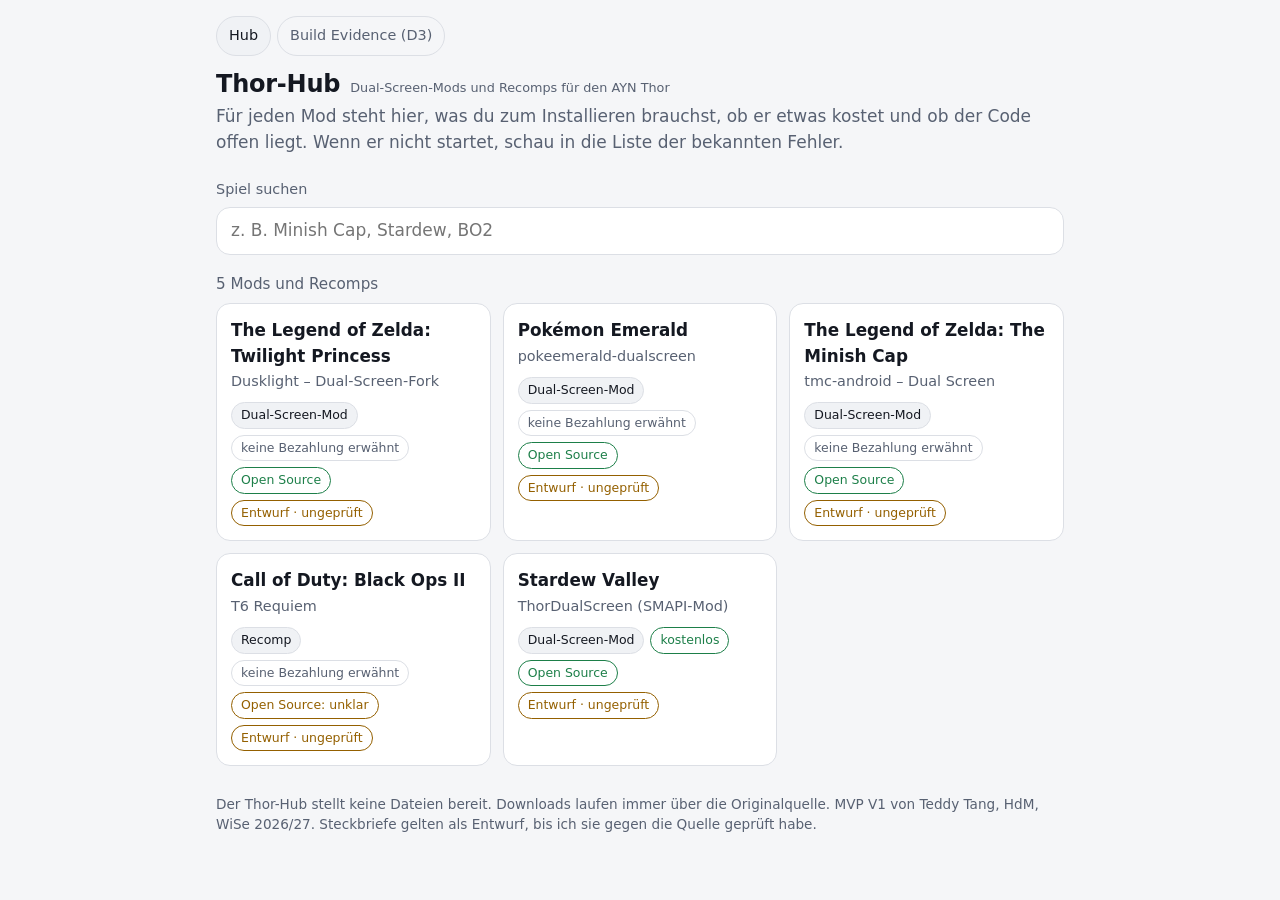
==== index.html @ 074c2525 "MVP V1 und D3 Build Evidence Hub mit 5 Steckbrief-Entwürfen, Suche ohne KI, Abhak-Liste, Helfer mit " ====
<!DOCTYPE html>
<html lang="de">
<head>
<meta charset="utf-8">
<meta name="viewport" content="width=device-width, initial-scale=1">
<meta name="description" content="Geprüfte Steckbriefe und Installationshilfe für Dual-Screen-Mods und Recomps auf dem AYN Thor.">
<title>Thor-Hub</title>
<link rel="stylesheet" href="styles.css">
</head>
<body>
<a class="skip" href="#main">Zum Inhalt springen</a>
<div class="wrap">
  <nav class="topnav" aria-label="Seiten"><a href="./" aria-current="page">Hub</a><a href="evidence.html">Build Evidence (D3)</a></nav>
  <main id="main" tabindex="-1">
    <p class="loading">Thor-Hub wird geladen …</p>
  </main>
  <footer>
    Der Thor-Hub stellt keine Dateien bereit. Downloads laufen immer über die Originalquelle.
    MVP V1 von Teddy Tang, HdM, WiSe 2026/27. Steckbriefe gelten als Entwurf, bis ich sie gegen die Quelle geprüft habe.
  </footer>
</div>
<script src="search.js"></script>
<script src="app.js"></script>
</body>
</html>
---- styles.css ----
[hidden] { display: none !important; }
:root {
  --bg: #0e1014;
  --surface: #171a21;
  --surface-2: #1f232c;
  --line: #2b303b;
  --text: #eceef3;
  --muted: #9aa2b1;
  --accent: #8fd3ff;
  --accent-ink: #06121b;
  --ok: #74d6a0;
  --warn: #f0c46c;
  --bad: #ff8f86;
  --radius: 14px;
  --tap: 48px;
  color-scheme: dark;
}
@media (prefers-color-scheme: light) {
  :root {
    --bg: #f5f6f8; --surface: #ffffff; --surface-2: #f0f2f5; --line: #dcdfe5;
    --text: #141821; --muted: #586172; --accent: #0a66c2; --accent-ink: #ffffff;
    --ok: #1d7f49; --warn: #946000; --bad: #b3261e;
    color-scheme: light;
  }
}
* { box-sizing: border-box; }
html { -webkit-text-size-adjust: 100%; }
body {
  margin: 0; background: var(--bg); color: var(--text);
  font: 17px/1.5 system-ui, -apple-system, "Segoe UI", Roboto, sans-serif;
}
a { color: var(--accent); }
 [tabindex="-1"]:focus { outline: none; }
:focus-visible { outline: 3px solid var(--accent); outline-offset: 3px; border-radius: 6px; }
.wrap { max-width: 880px; margin: 0 auto; padding: 16px 16px 48px; }
.skip { position: absolute; left: -9999px; }
.skip:focus { left: 16px; top: 8px; background: var(--surface); padding: 8px 12px; z-index: 10; }

/* Kopf */
.brand { display: flex; align-items: baseline; gap: 10px; flex-wrap: wrap; margin: 4px 0 2px; }
.brand h1 { font-size: 1.5rem; margin: 0; letter-spacing: -.01em; }
.brand .tag { font-size: .8rem; color: var(--muted); }
.lead { color: var(--muted); margin: 0 0 16px; }

/* Suche */
.search { position: sticky; top: 0; z-index: 2; background: var(--bg); padding: 8px 0 10px; }
.search label { display: block; font-size: .9rem; color: var(--muted); margin-bottom: 6px; }
.search input {
  width: 100%; min-height: var(--tap); padding: 10px 14px; font: inherit;
  color: var(--text); background: var(--surface); border: 1px solid var(--line); border-radius: var(--radius);
}
.status { min-height: 1.5em; margin: 8px 0 4px; color: var(--muted); font-size: .95rem; }
.linkish {
  background: none; border: 0; padding: 0; font: inherit; color: var(--accent);
  text-decoration: underline; cursor: pointer; min-height: auto;
}

/* Kacheln */
.grid { list-style: none; padding: 0; margin: 8px 0 0; display: grid; gap: 12px; grid-template-columns: repeat(auto-fill, minmax(240px, 1fr)); }
.tile {
  display: block; height: 100%; text-decoration: none; color: inherit;
  background: var(--surface); border: 1px solid var(--line); border-radius: var(--radius); padding: 14px;
  transition: border-color .15s ease, transform .15s ease;
}
.tile:hover { border-color: var(--accent); }
.tile:active { transform: scale(.99); }
.tile h2 { font-size: 1.05rem; margin: 0 0 2px; }
.tile .mod { color: var(--muted); font-size: .9rem; margin: 0 0 10px; }

/* Labels */
.chips { display: flex; flex-wrap: wrap; gap: 6px; margin: 0; padding: 0; list-style: none; }
.chip { font-size: .78rem; line-height: 1; padding: 6px 9px; border-radius: 999px; border: 1px solid var(--line); color: var(--muted); white-space: nowrap; }
.chip.ok { color: var(--ok); border-color: currentColor; }
.chip.warn { color: var(--warn); border-color: currentColor; }
.chip.type { color: var(--text); background: var(--surface-2); }

/* Steckbrief */
.back { display: inline-flex; align-items: center; min-height: var(--tap); margin-bottom: 4px; text-decoration: none; }
.detail h1 { font-size: 1.45rem; margin: 0; }
.detail .mod { color: var(--muted); margin: 2px 0 10px; }
.detail .kurz { margin: 12px 0 0; }
.notice { border-left: 4px solid var(--warn); background: var(--surface); padding: 10px 14px; border-radius: 0 10px 10px 0; margin: 14px 0; font-size: .95rem; }
.card { background: var(--surface); border: 1px solid var(--line); border-radius: var(--radius); padding: 16px; margin: 14px 0; }
.card h2 { font-size: 1.1rem; margin: 0 0 10px; }
.progress { color: var(--muted); font-size: .9rem; font-weight: 400; margin-left: 6px; }
.checklist { list-style: none; padding: 0; margin: 0; }
.checklist li + li { border-top: 1px solid var(--line); }
.checklist label { display: flex; gap: 12px; align-items: flex-start; padding: 10px 0; min-height: var(--tap); cursor: pointer; }
.checklist input { width: 24px; height: 24px; margin: 1px 0 0; flex: none; accent-color: var(--accent); }
.checklist input:checked + span { color: var(--muted); text-decoration: line-through; }
.btn {
  display: inline-flex; align-items: center; justify-content: center; gap: 8px;
  min-height: var(--tap); padding: 10px 18px; border-radius: 12px; border: 1px solid var(--accent);
  background: var(--accent); color: var(--accent-ink); font: inherit; font-weight: 650; text-decoration: none; cursor: pointer;
}
.btn.secondary { background: transparent; color: var(--accent); }
.btn[disabled] { opacity: .55; cursor: default; }
.actions { display: flex; flex-wrap: wrap; gap: 10px; margin-top: 14px; }
.sources { margin: 12px 0 0; padding-left: 1.1rem; font-size: .95rem; }

.errors { list-style: none; padding: 0; margin: 0; }
.error { padding: 12px; border-radius: 10px; border: 1px solid transparent; }
.error + .error { margin-top: 6px; border-top-color: var(--line); }
.error.hit { border-color: var(--accent); background: var(--surface-2); }
.error h3 { font-size: 1rem; margin: 0 0 6px; display: flex; gap: 8px; align-items: baseline; flex-wrap: wrap; }
.error .eid { color: var(--muted); font-weight: 600; }
.error p { margin: 4px 0; }
.error ol { margin: 4px 0; padding-left: 1.2rem; }
.error .src { font-size: .85rem; color: var(--muted); }
.empty { color: var(--muted); margin: 0; }

/* Helfer */
.helper textarea {
  width: 100%; min-height: 110px; padding: 12px 14px; font: inherit; color: var(--text);
  background: var(--bg); border: 1px solid var(--line); border-radius: 12px; resize: vertical;
}
.hint { color: var(--muted); font-size: .9rem; margin: 6px 0 0; }
.answer { margin-top: 14px; padding: 14px; border-radius: 12px; border: 1px solid var(--line); background: var(--bg); }
.answer.loesung { border-color: var(--ok); }
.answer.offen, .answer.unbekannt { border-color: var(--warn); }
.answer.fehler { border-color: var(--bad); }
.answer .kind { font-size: .75rem; font-weight: 750; letter-spacing: .06em; text-transform: uppercase; color: var(--muted); }
.answer p { margin: 6px 0; }
.answer ol { margin: 6px 0; padding-left: 1.2rem; }
.dots::after { content: "…"; animation: blink 1.2s steps(4) infinite; }
@keyframes blink { 0% { opacity: .2 } 50% { opacity: 1 } 100% { opacity: .2 } }

footer { margin-top: 28px; color: var(--muted); font-size: .85rem; }
.loading, .fatal { color: var(--muted); padding: 24px 0; }

@media (prefers-reduced-motion: reduce) {
  * { transition: none !important; animation: none !important; }
}

/* Navigation */
.topnav { display: flex; gap: 6px; margin: 0 0 10px; }
.topnav a { padding: 8px 12px; border-radius: 999px; text-decoration: none; color: var(--muted); border: 1px solid var(--line); font-size: .9rem; min-height: 40px; display: inline-flex; align-items: center; }
.topnav a[aria-current="page"] { color: var(--text); background: var(--surface-2); }

/* Evidence-Seite */
.doc h1 { font-size: 1.6rem; margin: 6px 0 4px; }
.doc h2 { font-size: 1.2rem; margin: 32px 0 8px; padding-top: 8px; border-top: 1px solid var(--line); }
.doc h3 { font-size: 1.02rem; margin: 18px 0 6px; }
.doc p, .doc li { max-width: 70ch; }
.doc .meta { color: var(--muted); font-size: .92rem; margin: 0 0 18px; }
.doc .toc { background: var(--surface); border: 1px solid var(--line); border-radius: var(--radius); padding: 12px 16px; }
.doc .toc ol { margin: 4px 0; padding-left: 1.2rem; }
.tablewrap { overflow-x: auto; margin: 10px 0; border: 1px solid var(--line); border-radius: 10px; }
.doc table { border-collapse: collapse; width: 100%; font-size: .92rem; min-width: 560px; }
.doc th, .doc td { text-align: left; vertical-align: top; padding: 9px 10px; border-bottom: 1px solid var(--line); }
.doc th { background: var(--surface-2); font-weight: 650; }
.doc tr:last-child td { border-bottom: 0; }
.doc pre { background: var(--surface); border: 1px solid var(--line); border-radius: 10px; padding: 12px; overflow-x: auto; font-size: .82rem; line-height: 1.45; white-space: pre-wrap; }
.doc code { font-size: .88em; }
.badge { display: inline-block; font-size: .75rem; padding: 3px 8px; border-radius: 999px; border: 1px solid currentColor; white-space: nowrap; }
.badge.ok { color: var(--ok); } .badge.warn { color: var(--warn); } .badge.bad { color: var(--bad); }
.callout { border-left: 4px solid var(--accent); background: var(--surface); padding: 12px 16px; border-radius: 0 10px 10px 0; margin: 14px 0; }
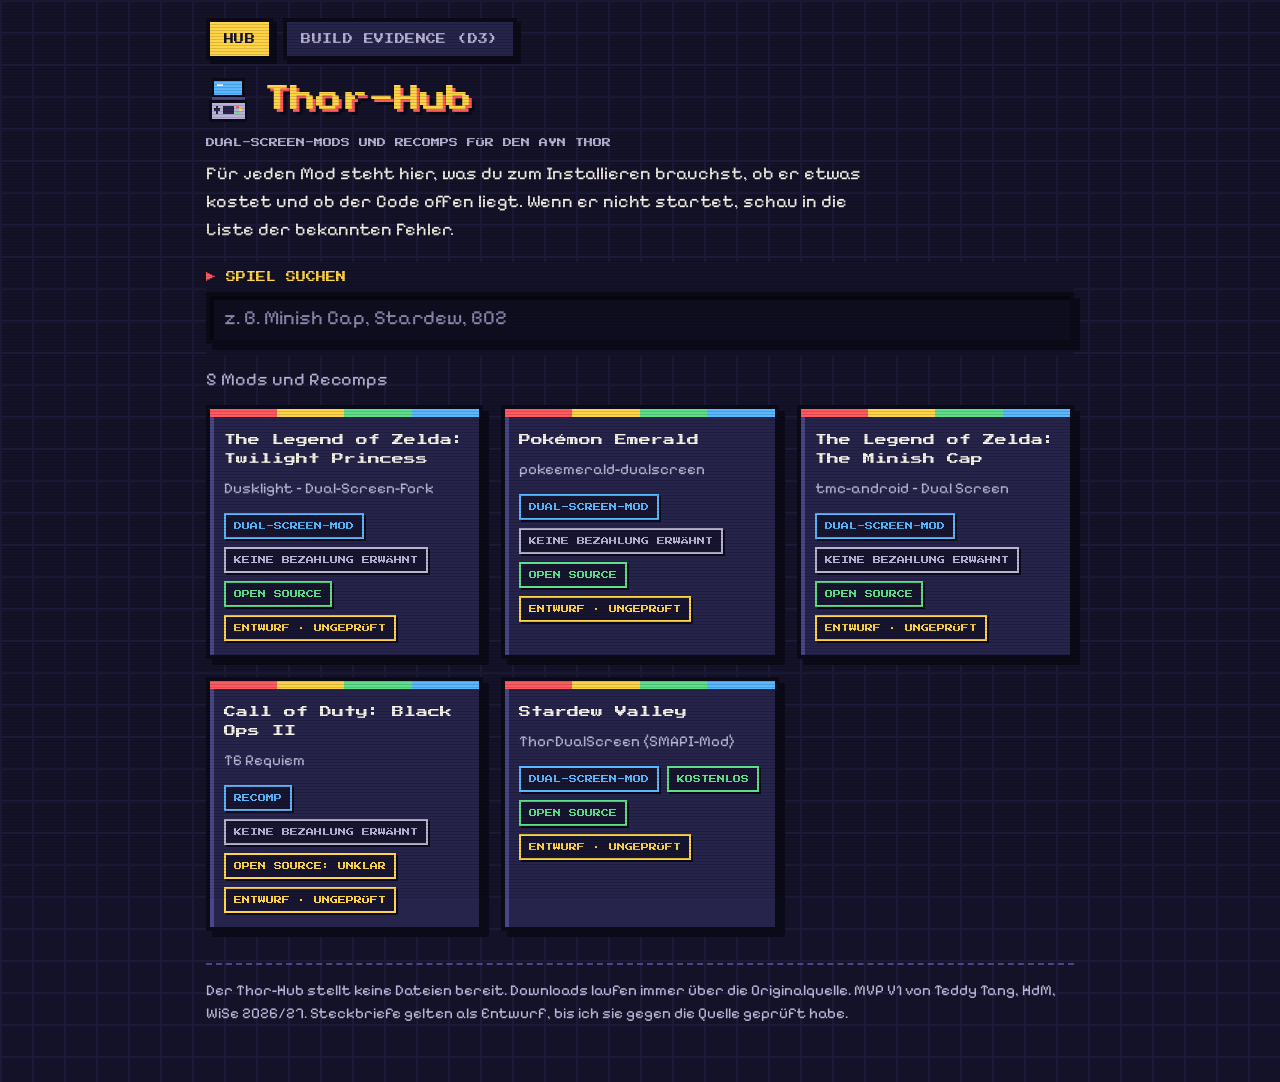
==== commit 4dc104d5: "Retro-Design im 8-Bit-/16-Bit-Stil Pixelschrift für Überschriften und Labels, Pixel-Sans für Fließte" ====
--- a/index.html
+++ b/index.html
@@ -5,6 +5,11 @@
 <meta name="viewport" content="width=device-width, initial-scale=1">
 <meta name="description" content="Geprüfte Steckbriefe und Installationshilfe für Dual-Screen-Mods und Recomps auf dem AYN Thor.">
 <title>Thor-Hub</title>
+<link rel="preconnect" href="https://fonts.googleapis.com">
+<link rel="preconnect" href="https://fonts.gstatic.com" crossorigin>
+<link rel="stylesheet" href="https://fonts.googleapis.com/css2?family=Pixelify+Sans:wght@400;600&family=Press+Start+2P&display=swap">
+<link rel="icon" href="logo.svg" type="image/svg+xml">
+<meta name="theme-color" content="#141228">
 <link rel="stylesheet" href="styles.css">
 </head>
 <body>
--- a/styles.css
+++ b/styles.css
@@ -1,157 +1,247 @@
 [hidden] { display: none !important; }
+
+/* Retro-Palette: dunkles Nachtblau, Konsolengrau, vier Tastenfarben */
 :root {
-  --bg: #0e1014;
-  --surface: #171a21;
-  --surface-2: #1f232c;
-  --line: #2b303b;
-  --text: #eceef3;
-  --muted: #9aa2b1;
-  --accent: #8fd3ff;
-  --accent-ink: #06121b;
-  --ok: #74d6a0;
-  --warn: #f0c46c;
-  --bad: #ff8f86;
-  --radius: 14px;
+  --bg: #141228;
+  --bg-2: #1c1a38;
+  --surface: #26244a;
+  --surface-2: #322f5e;
+  --line: #0b0a18;
+  --hi: #4a4688;
+  --text: #f4f1e6;
+  --muted: #b9b4d6;
+  --accent: #ffd447;   /* gelb */
+  --accent-ink: #141228;
+  --red: #ff5a5f;
+  --green: #5ee08a;
+  --blue: #59b8ff;
+  --ok: var(--green);
+  --warn: var(--accent);
+  --bad: var(--red);
+  --px: 4px;
   --tap: 48px;
+  --pixel: "Press Start 2P", ui-monospace, monospace;
+  --body: "Pixelify Sans", ui-rounded, system-ui, sans-serif;
   color-scheme: dark;
 }
-@media (prefers-color-scheme: light) {
-  :root {
-    --bg: #f5f6f8; --surface: #ffffff; --surface-2: #f0f2f5; --line: #dcdfe5;
-    --text: #141821; --muted: #586172; --accent: #0a66c2; --accent-ink: #ffffff;
-    --ok: #1d7f49; --warn: #946000; --bad: #b3261e;
-    color-scheme: light;
-  }
-}
+
 * { box-sizing: border-box; }
 html { -webkit-text-size-adjust: 100%; }
 body {
-  margin: 0; background: var(--bg); color: var(--text);
-  font: 17px/1.5 system-ui, -apple-system, "Segoe UI", Roboto, sans-serif;
-}
-a { color: var(--accent); }
- [tabindex="-1"]:focus { outline: none; }
-:focus-visible { outline: 3px solid var(--accent); outline-offset: 3px; border-radius: 6px; }
-.wrap { max-width: 880px; margin: 0 auto; padding: 16px 16px 48px; }
+  margin: 0; color: var(--text); font: 18px/1.55 var(--body);
+  background-color: var(--bg);
+  /* feines Karomuster wie ein Pixelraster */
+  background-image:
+    linear-gradient(var(--bg-2) 2px, transparent 2px),
+    linear-gradient(90deg, var(--bg-2) 2px, transparent 2px);
+  background-size: 32px 32px;
+}
+/* Scanlines über allem, sehr dezent */
+body::after {
+  content: ""; position: fixed; inset: 0; pointer-events: none; z-index: 50;
+  background: repeating-linear-gradient(to bottom, rgba(0,0,0,.14) 0 1px, transparent 1px 3px);
+}
+a { color: var(--blue); text-underline-offset: 3px; }
+a:hover { color: var(--accent); }
+:focus-visible { outline: 3px dashed var(--accent); outline-offset: 3px; }
+[tabindex="-1"]:focus { outline: none; }
+::selection { background: var(--accent); color: var(--accent-ink); }
+
+.wrap { max-width: 900px; margin: 0 auto; padding: 18px 16px 56px; }
 .skip { position: absolute; left: -9999px; }
-.skip:focus { left: 16px; top: 8px; background: var(--surface); padding: 8px 12px; z-index: 10; }
+.skip:focus { left: 16px; top: 8px; background: var(--accent); color: var(--accent-ink); padding: 8px 12px; z-index: 60; }
+
+/* Pixel-Rahmen: harter Schatten, keine Rundungen */
+.pixbox {
+  background: var(--surface);
+  border: var(--px) solid var(--line);
+  box-shadow: inset var(--px) var(--px) 0 var(--hi), inset calc(-1 * var(--px)) calc(-1 * var(--px)) 0 #1a1836, 6px 6px 0 var(--line);
+}
+
+/* Navigation als Tabs */
+.topnav { display: flex; gap: 10px; margin: 0 0 18px; flex-wrap: wrap; }
+.topnav a {
+  font: 10px/1 var(--pixel); text-transform: uppercase; letter-spacing: .04em;
+  color: var(--muted); text-decoration: none; padding: 12px 14px; min-height: 40px; display: inline-flex; align-items: center;
+  background: var(--surface); border: var(--px) solid var(--line); box-shadow: 4px 4px 0 var(--line);
+}
+.topnav a[aria-current="page"] { color: var(--accent-ink); background: var(--accent); }
+.topnav a:active { transform: translate(2px, 2px); box-shadow: 2px 2px 0 var(--line); }
 
 /* Kopf */
-.brand { display: flex; align-items: baseline; gap: 10px; flex-wrap: wrap; margin: 4px 0 2px; }
-.brand h1 { font-size: 1.5rem; margin: 0; letter-spacing: -.01em; }
-.brand .tag { font-size: .8rem; color: var(--muted); }
-.lead { color: var(--muted); margin: 0 0 16px; }
+.brand { display: flex; align-items: center; gap: 14px; flex-wrap: wrap; margin: 4px 0 10px; }
+.brand h1 {
+  font: 26px/1.2 var(--pixel); margin: 0; color: var(--accent);
+  text-shadow: 3px 3px 0 var(--red), 6px 6px 0 var(--line);
+}
+.brand .logo { width: 44px; height: 44px; image-rendering: pixelated; flex: none; }
+.brand .tag { font: 9px/1.6 var(--pixel); color: var(--muted); text-transform: uppercase; flex-basis: 100%; }
+.lead { color: var(--text); margin: 0 0 18px; max-width: 62ch; }
 
 /* Suche */
-.search { position: sticky; top: 0; z-index: 2; background: var(--bg); padding: 8px 0 10px; }
-.search label { display: block; font-size: .9rem; color: var(--muted); margin-bottom: 6px; }
+.search { position: sticky; top: 0; z-index: 5; background: var(--bg); padding: 10px 0 12px; }
+.search label { display: block; font: 10px/1 var(--pixel); color: var(--accent); text-transform: uppercase; margin-bottom: 10px; }
+.search label::before { content: "▶ "; color: var(--red); }
 .search input {
-  width: 100%; min-height: var(--tap); padding: 10px 14px; font: inherit;
-  color: var(--text); background: var(--surface); border: 1px solid var(--line); border-radius: var(--radius);
-}
-.status { min-height: 1.5em; margin: 8px 0 4px; color: var(--muted); font-size: .95rem; }
+  width: 100%; min-height: 52px; padding: 10px 14px; font: 20px var(--body); color: var(--text);
+  background: #0f0e20; border: var(--px) solid var(--line); box-shadow: inset 4px 4px 0 #07060f, 6px 6px 0 var(--line);
+  border-radius: 0; caret-color: var(--accent);
+}
+.search input::placeholder { color: #8c87ad; }
+.search input:focus { outline: 3px dashed var(--accent); outline-offset: 3px; }
+.status { min-height: 1.6em; margin: 10px 0 6px; color: var(--muted); }
 .linkish {
-  background: none; border: 0; padding: 0; font: inherit; color: var(--accent);
-  text-decoration: underline; cursor: pointer; min-height: auto;
-}
-
-/* Kacheln */
-.grid { list-style: none; padding: 0; margin: 8px 0 0; display: grid; gap: 12px; grid-template-columns: repeat(auto-fill, minmax(240px, 1fr)); }
+  background: none; border: 0; padding: 0; font: inherit; color: var(--accent); cursor: pointer;
+  text-decoration: underline dashed; text-underline-offset: 4px;
+}
+
+/* Kacheln wie Spielmodule */
+.grid { list-style: none; padding: 0; margin: 10px 0 0; display: grid; gap: 18px; grid-template-columns: repeat(auto-fill, minmax(250px, 1fr)); }
 .tile {
-  display: block; height: 100%; text-decoration: none; color: inherit;
-  background: var(--surface); border: 1px solid var(--line); border-radius: var(--radius); padding: 14px;
-  transition: border-color .15s ease, transform .15s ease;
-}
-.tile:hover { border-color: var(--accent); }
-.tile:active { transform: scale(.99); }
-.tile h2 { font-size: 1.05rem; margin: 0 0 2px; }
-.tile .mod { color: var(--muted); font-size: .9rem; margin: 0 0 10px; }
-
-/* Labels */
-.chips { display: flex; flex-wrap: wrap; gap: 6px; margin: 0; padding: 0; list-style: none; }
-.chip { font-size: .78rem; line-height: 1; padding: 6px 9px; border-radius: 999px; border: 1px solid var(--line); color: var(--muted); white-space: nowrap; }
-.chip.ok { color: var(--ok); border-color: currentColor; }
-.chip.warn { color: var(--warn); border-color: currentColor; }
-.chip.type { color: var(--text); background: var(--surface-2); }
+  display: block; height: 100%; text-decoration: none; color: inherit; position: relative;
+  background: var(--surface); border: var(--px) solid var(--line);
+  box-shadow: inset 4px 4px 0 var(--hi), 6px 6px 0 var(--line);
+  padding: 22px 14px 14px;
+  transition: transform .08s steps(2), box-shadow .08s steps(2);
+}
+/* Streifen oben wie ein Modul-Label */
+.tile::before {
+  content: ""; position: absolute; left: 0; right: 0; top: 0; height: 8px;
+  background: linear-gradient(90deg, var(--red) 0 25%, var(--accent) 25% 50%, var(--green) 50% 75%, var(--blue) 75% 100%);
+}
+.tile:hover { transform: translate(-2px, -2px); box-shadow: inset 4px 4px 0 var(--hi), 8px 8px 0 var(--line); color: inherit; }
+.tile:active { transform: translate(3px, 3px); box-shadow: inset 4px 4px 0 var(--hi), 3px 3px 0 var(--line); }
+.tile h2 { font: 12px/1.6 var(--pixel); margin: 0 0 8px; color: var(--text); }
+.tile .mod { color: var(--muted); font-size: .95rem; margin: 0 0 12px; }
+
+/* Labels als Pixel-Tags */
+.chips { display: flex; flex-wrap: wrap; gap: 8px; margin: 0; padding: 0; list-style: none; }
+.chip {
+  font: 8px/1 var(--pixel); text-transform: uppercase; padding: 7px 8px; white-space: nowrap;
+  color: var(--muted); background: #17152f; border: 2px solid currentColor; box-shadow: 2px 2px 0 var(--line);
+}
+.chip.ok { color: var(--green); }
+.chip.warn { color: var(--accent); }
+.chip.type { color: var(--blue); }
 
 /* Steckbrief */
-.back { display: inline-flex; align-items: center; min-height: var(--tap); margin-bottom: 4px; text-decoration: none; }
-.detail h1 { font-size: 1.45rem; margin: 0; }
-.detail .mod { color: var(--muted); margin: 2px 0 10px; }
-.detail .kurz { margin: 12px 0 0; }
-.notice { border-left: 4px solid var(--warn); background: var(--surface); padding: 10px 14px; border-radius: 0 10px 10px 0; margin: 14px 0; font-size: .95rem; }
-.card { background: var(--surface); border: 1px solid var(--line); border-radius: var(--radius); padding: 16px; margin: 14px 0; }
-.card h2 { font-size: 1.1rem; margin: 0 0 10px; }
-.progress { color: var(--muted); font-size: .9rem; font-weight: 400; margin-left: 6px; }
+.back {
+  display: inline-flex; align-items: center; min-height: 40px; margin-bottom: 12px; padding: 10px 12px;
+  font: 10px/1 var(--pixel); text-transform: uppercase; text-decoration: none; color: var(--text);
+  background: var(--surface); border: var(--px) solid var(--line); box-shadow: 4px 4px 0 var(--line);
+}
+.detail h1 { font: 20px/1.4 var(--pixel); margin: 0; color: var(--accent); text-shadow: 3px 3px 0 var(--line); }
+.detail .mod { color: var(--muted); margin: 6px 0 12px; }
+.detail .kurz { margin: 14px 0 0; }
+.notice {
+  margin: 16px 0; padding: 12px 14px; color: var(--text);
+  background: #3a2a14; border: var(--px) solid var(--line); box-shadow: inset 4px 0 0 var(--accent), 6px 6px 0 var(--line);
+}
+.notice::before { content: "! "; font-family: var(--pixel); color: var(--accent); }
+.card {
+  margin: 20px 0; padding: 18px 16px;
+  background: var(--surface); border: var(--px) solid var(--line);
+  box-shadow: inset 4px 4px 0 var(--hi), 6px 6px 0 var(--line);
+}
+.card h2 { font: 12px/1.5 var(--pixel); margin: 0 0 14px; color: var(--accent); text-transform: uppercase; }
+.card h2::before { content: "■ "; color: var(--red); }
+.progress { font: 18px var(--body); color: var(--muted); text-transform: none; margin-left: 6px; }
+
 .checklist { list-style: none; padding: 0; margin: 0; }
-.checklist li + li { border-top: 1px solid var(--line); }
-.checklist label { display: flex; gap: 12px; align-items: flex-start; padding: 10px 0; min-height: var(--tap); cursor: pointer; }
-.checklist input { width: 24px; height: 24px; margin: 1px 0 0; flex: none; accent-color: var(--accent); }
+.checklist li + li { border-top: 2px dashed var(--hi); }
+.checklist label { display: flex; gap: 14px; align-items: flex-start; padding: 12px 0; min-height: var(--tap); cursor: pointer; }
+.checklist input {
+  appearance: none; -webkit-appearance: none; flex: none; margin: 1px 0 0;
+  width: 26px; height: 26px; background: #0f0e20; border: var(--px) solid var(--line); box-shadow: inset 3px 3px 0 #07060f; cursor: pointer;
+}
+.checklist input:checked { background: var(--green); box-shadow: inset -3px -3px 0 #2f9a57; }
+.checklist input:checked::after { content: ""; display: block; width: 6px; height: 12px; margin: 2px 0 0 6px; border: solid var(--line); border-width: 0 4px 4px 0; transform: rotate(45deg); }
 .checklist input:checked + span { color: var(--muted); text-decoration: line-through; }
+
 .btn {
   display: inline-flex; align-items: center; justify-content: center; gap: 8px;
-  min-height: var(--tap); padding: 10px 18px; border-radius: 12px; border: 1px solid var(--accent);
-  background: var(--accent); color: var(--accent-ink); font: inherit; font-weight: 650; text-decoration: none; cursor: pointer;
-}
-.btn.secondary { background: transparent; color: var(--accent); }
-.btn[disabled] { opacity: .55; cursor: default; }
-.actions { display: flex; flex-wrap: wrap; gap: 10px; margin-top: 14px; }
-.sources { margin: 12px 0 0; padding-left: 1.1rem; font-size: .95rem; }
+  min-height: var(--tap); padding: 12px 16px; border-radius: 0; cursor: pointer; text-decoration: none;
+  font: 11px/1.2 var(--pixel); text-transform: uppercase; color: var(--accent-ink);
+  background: var(--accent); border: var(--px) solid var(--line);
+  box-shadow: inset -4px -4px 0 #c79a12, inset 4px 4px 0 #fff0a8, 5px 5px 0 var(--line);
+}
+.btn:hover { color: var(--accent-ink); filter: brightness(1.06); }
+.btn:active { transform: translate(3px, 3px); box-shadow: inset -4px -4px 0 #c79a12, 2px 2px 0 var(--line); }
+.btn.secondary { background: var(--surface-2); color: var(--text); box-shadow: inset -4px -4px 0 #1f1d40, 5px 5px 0 var(--line); }
+.btn[disabled] { opacity: .5; cursor: default; transform: none; }
+.actions { display: flex; flex-wrap: wrap; gap: 12px; margin-top: 16px; }
+.sources { margin: 14px 0 0; padding-left: 1.2rem; }
+.hint { color: var(--muted); font-size: .95rem; margin: 8px 0 0; }
 
 .errors { list-style: none; padding: 0; margin: 0; }
-.error { padding: 12px; border-radius: 10px; border: 1px solid transparent; }
-.error + .error { margin-top: 6px; border-top-color: var(--line); }
-.error.hit { border-color: var(--accent); background: var(--surface-2); }
-.error h3 { font-size: 1rem; margin: 0 0 6px; display: flex; gap: 8px; align-items: baseline; flex-wrap: wrap; }
-.error .eid { color: var(--muted); font-weight: 600; }
+.error { padding: 12px; border: var(--px) solid transparent; }
+.error + .error { margin-top: 8px; border-top: 2px dashed var(--hi); }
+.error.hit { border: var(--px) solid var(--accent); background: var(--surface-2); box-shadow: 4px 4px 0 var(--line); }
+.error h3 { font-size: 1.05rem; margin: 0 0 8px; display: flex; gap: 10px; align-items: baseline; flex-wrap: wrap; }
+.error .eid { font: 10px/1 var(--pixel); color: var(--line); background: var(--blue); padding: 5px 6px; }
 .error p { margin: 4px 0; }
-.error ol { margin: 4px 0; padding-left: 1.2rem; }
-.error .src { font-size: .85rem; color: var(--muted); }
+.error ol { margin: 6px 0; padding-left: 1.3rem; }
+.error .src { font-size: .9rem; color: var(--muted); }
 .empty { color: var(--muted); margin: 0; }
 
-/* Helfer */
+/* Helfer wie eine Dialogbox aus alten RPGs */
 .helper textarea {
-  width: 100%; min-height: 110px; padding: 12px 14px; font: inherit; color: var(--text);
-  background: var(--bg); border: 1px solid var(--line); border-radius: 12px; resize: vertical;
-}
-.hint { color: var(--muted); font-size: .9rem; margin: 6px 0 0; }
-.answer { margin-top: 14px; padding: 14px; border-radius: 12px; border: 1px solid var(--line); background: var(--bg); }
-.answer.loesung { border-color: var(--ok); }
-.answer.offen, .answer.unbekannt { border-color: var(--warn); }
-.answer.fehler { border-color: var(--bad); }
-.answer .kind { font-size: .75rem; font-weight: 750; letter-spacing: .06em; text-transform: uppercase; color: var(--muted); }
+  width: 100%; min-height: 110px; padding: 12px 14px; font: 19px/1.45 var(--body); color: var(--text); resize: vertical;
+  background: #0f0e20; border: var(--px) solid var(--line); box-shadow: inset 4px 4px 0 #07060f; border-radius: 0;
+}
+.answer {
+  margin-top: 16px; padding: 14px 16px; position: relative;
+  background: #0d1a3a; border: var(--px) solid var(--text); box-shadow: 0 0 0 var(--px) var(--line), 6px 6px 0 calc(var(--px)) var(--line);
+}
+.answer.loesung { border-color: var(--green); }
+.answer.offen, .answer.unbekannt { border-color: var(--accent); }
+.answer.fehler { border-color: var(--red); }
+.answer .kind { font: 9px/1 var(--pixel); text-transform: uppercase; color: var(--accent); margin-bottom: 6px; }
 .answer p { margin: 6px 0; }
-.answer ol { margin: 6px 0; padding-left: 1.2rem; }
-.dots::after { content: "…"; animation: blink 1.2s steps(4) infinite; }
-@keyframes blink { 0% { opacity: .2 } 50% { opacity: 1 } 100% { opacity: .2 } }
-
-footer { margin-top: 28px; color: var(--muted); font-size: .85rem; }
-.loading, .fatal { color: var(--muted); padding: 24px 0; }
-
+.answer ol { margin: 6px 0; padding-left: 1.3rem; }
+.dots::after { content: " ▼"; animation: blink 1s steps(2) infinite; color: var(--accent); }
+@keyframes blink { 50% { opacity: 0; } }
+
+footer { margin-top: 32px; color: var(--muted); font-size: .95rem; border-top: 2px dashed var(--hi); padding-top: 14px; }
+.loading, .fatal { color: var(--muted); padding: 24px 0; font-family: var(--pixel); font-size: 11px; }
+.loading::after { content: " ▼"; animation: blink 1s steps(2) infinite; }
+
+/* Evidence-Seite */
+.doc h1 { font: 22px/1.4 var(--pixel); margin: 6px 0 10px; color: var(--accent); text-shadow: 3px 3px 0 var(--red), 6px 6px 0 var(--line); }
+.doc h2 { font: 13px/1.5 var(--pixel); margin: 40px 0 12px; color: var(--accent); text-transform: uppercase; }
+.doc h2::before { content: "■ "; color: var(--red); }
+.doc h3 { font: 10px/1.6 var(--pixel); margin: 22px 0 8px; color: var(--blue); text-transform: uppercase; }
+.doc p, .doc li { max-width: 70ch; }
+.doc .meta { color: var(--muted); margin: 0 0 20px; }
+.doc .toc {
+  background: var(--surface); border: var(--px) solid var(--line); box-shadow: inset 4px 4px 0 var(--hi), 6px 6px 0 var(--line); padding: 14px 18px;
+}
+.doc .toc strong { font: 10px/1 var(--pixel); color: var(--accent); text-transform: uppercase; }
+.doc .toc ol { margin: 10px 0 2px; padding-left: 1.4rem; }
+.tablewrap { overflow-x: auto; margin: 12px 0; border: var(--px) solid var(--line); box-shadow: 6px 6px 0 var(--line); background: var(--surface); }
+.doc table { border-collapse: collapse; width: 100%; font-size: .95rem; min-width: 580px; }
+.doc th, .doc td { text-align: left; vertical-align: top; padding: 10px 11px; border-bottom: 2px solid var(--line); }
+.doc th { background: var(--surface-2); font: 9px/1.5 var(--pixel); text-transform: uppercase; color: var(--accent); }
+.doc tr:nth-child(even) td { background: rgba(255,255,255,.025); }
+.doc tr:last-child td { border-bottom: 0; }
+.doc pre {
+  background: #0f0e20; border: var(--px) solid var(--line); box-shadow: inset 4px 4px 0 #07060f, 6px 6px 0 var(--line);
+  padding: 14px; overflow-x: auto; font: 13px/1.5 ui-monospace, "SFMono-Regular", Menlo, monospace; white-space: pre-wrap; color: var(--green);
+}
+.doc code { font-family: ui-monospace, Menlo, monospace; font-size: .85em; color: var(--accent); }
+.badge { display: inline-block; font: 8px/1 var(--pixel); text-transform: uppercase; padding: 5px 6px; border: 2px solid currentColor; white-space: nowrap; margin-right: 4px; }
+.badge.ok { color: var(--green); } .badge.warn { color: var(--accent); } .badge.bad { color: var(--red); }
+.callout {
+  margin: 16px 0; padding: 12px 16px;
+  background: #0d1a3a; border: var(--px) solid var(--blue); box-shadow: 6px 6px 0 var(--line);
+}
+
+@media (max-width: 480px) {
+  body { font-size: 17px; }
+  .brand h1 { font-size: 20px; }
+  .detail h1 { font-size: 16px; }
+  .doc h1 { font-size: 17px; }
+}
 @media (prefers-reduced-motion: reduce) {
   * { transition: none !important; animation: none !important; }
 }
-
-/* Navigation */
-.topnav { display: flex; gap: 6px; margin: 0 0 10px; }
-.topnav a { padding: 8px 12px; border-radius: 999px; text-decoration: none; color: var(--muted); border: 1px solid var(--line); font-size: .9rem; min-height: 40px; display: inline-flex; align-items: center; }
-.topnav a[aria-current="page"] { color: var(--text); background: var(--surface-2); }
-
-/* Evidence-Seite */
-.doc h1 { font-size: 1.6rem; margin: 6px 0 4px; }
-.doc h2 { font-size: 1.2rem; margin: 32px 0 8px; padding-top: 8px; border-top: 1px solid var(--line); }
-.doc h3 { font-size: 1.02rem; margin: 18px 0 6px; }
-.doc p, .doc li { max-width: 70ch; }
-.doc .meta { color: var(--muted); font-size: .92rem; margin: 0 0 18px; }
-.doc .toc { background: var(--surface); border: 1px solid var(--line); border-radius: var(--radius); padding: 12px 16px; }
-.doc .toc ol { margin: 4px 0; padding-left: 1.2rem; }
-.tablewrap { overflow-x: auto; margin: 10px 0; border: 1px solid var(--line); border-radius: 10px; }
-.doc table { border-collapse: collapse; width: 100%; font-size: .92rem; min-width: 560px; }
-.doc th, .doc td { text-align: left; vertical-align: top; padding: 9px 10px; border-bottom: 1px solid var(--line); }
-.doc th { background: var(--surface-2); font-weight: 650; }
-.doc tr:last-child td { border-bottom: 0; }
-.doc pre { background: var(--surface); border: 1px solid var(--line); border-radius: 10px; padding: 12px; overflow-x: auto; font-size: .82rem; line-height: 1.45; white-space: pre-wrap; }
-.doc code { font-size: .88em; }
-.badge { display: inline-block; font-size: .75rem; padding: 3px 8px; border-radius: 999px; border: 1px solid currentColor; white-space: nowrap; }
-.badge.ok { color: var(--ok); } .badge.warn { color: var(--warn); } .badge.bad { color: var(--bad); }
-.callout { border-left: 4px solid var(--accent); background: var(--surface); padding: 12px 16px; border-radius: 0 10px 10px 0; margin: 14px 0; }
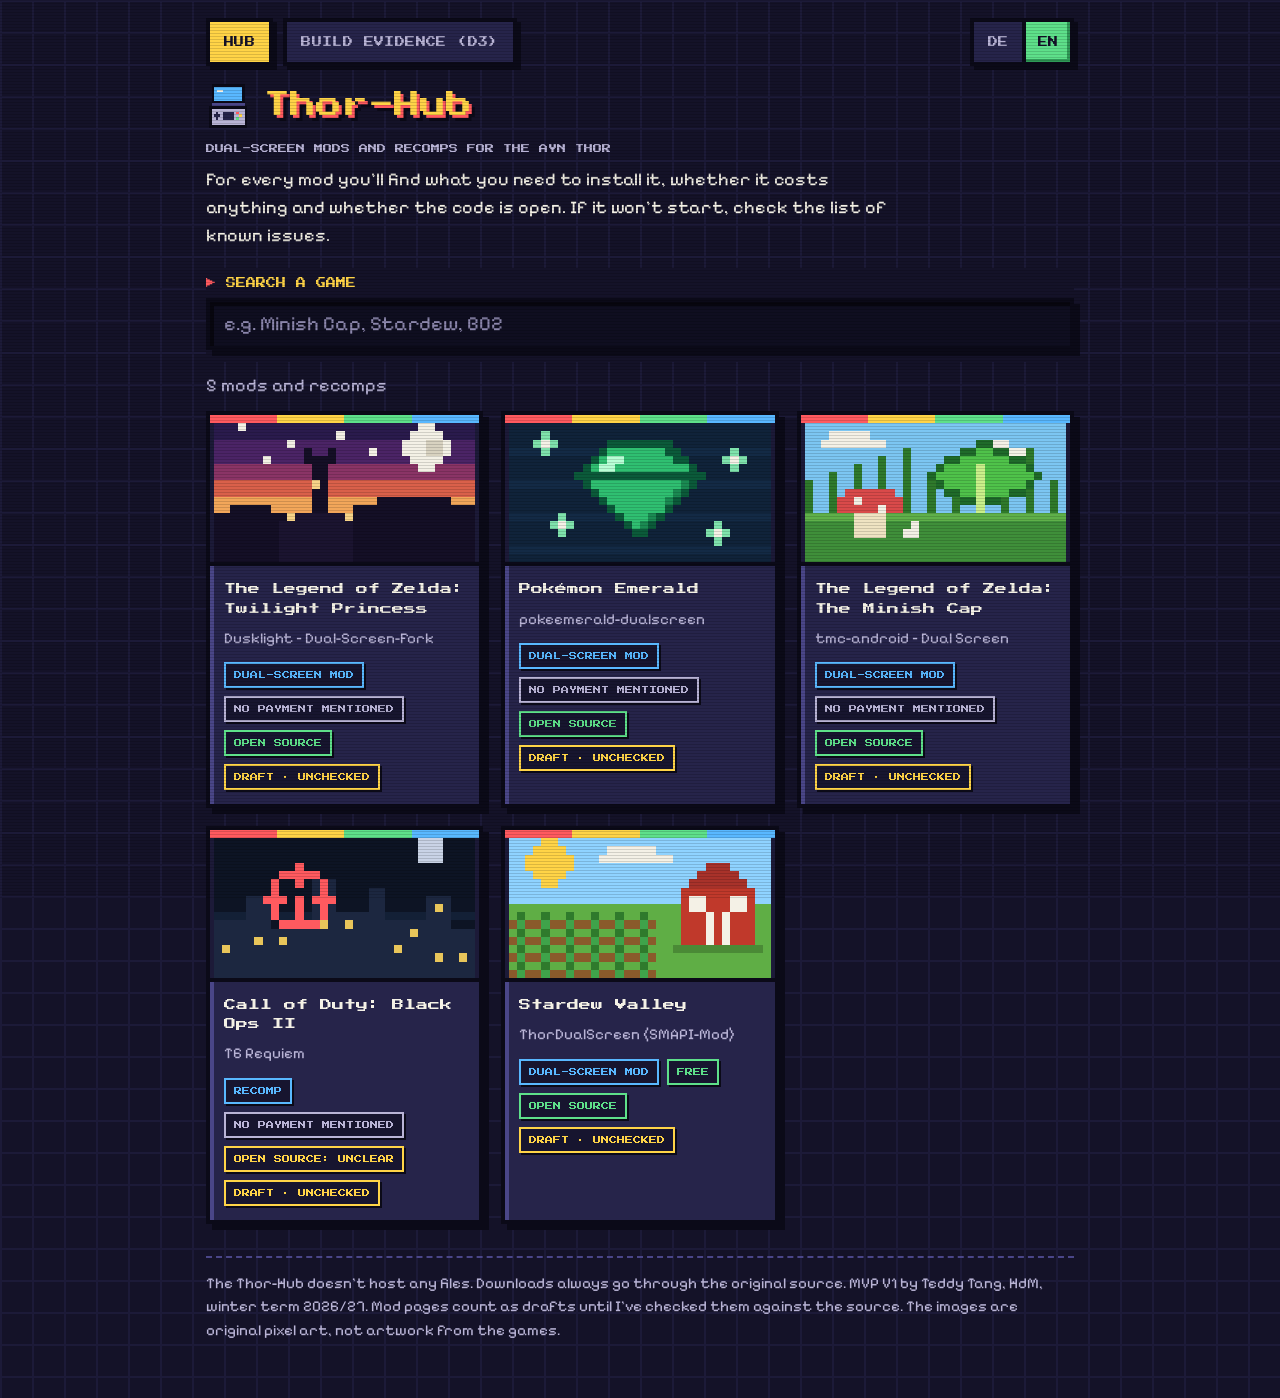
==== commit 43106800: "Pixel-Art-Bilder und DE/EN-Umschalter Eigene Pixel-Art-Motive pro Mod (keine Cover oder Spielfiguren" ====
--- a/index.html
+++ b/index.html
@@ -13,16 +13,19 @@
 <link rel="stylesheet" href="styles.css">
 </head>
 <body>
-<a class="skip" href="#main">Zum Inhalt springen</a>
+<a class="skip" href="#main" data-i18n="skip">Zum Inhalt springen</a>
 <div class="wrap">
-  <nav class="topnav" aria-label="Seiten"><a href="./" aria-current="page">Hub</a><a href="evidence.html">Build Evidence (D3)</a></nav>
+  <nav class="topnav" aria-label="Seiten / Pages">
+    <a href="./" aria-current="page" data-i18n="navHub">Hub</a>
+    <a href="evidence.html" data-evidence-link data-i18n="navEvidence">Build Evidence (D3)</a>
+    <div class="lang" role="group" aria-label="Sprache">
+      <button type="button" data-lang="de" aria-pressed="true">DE</button><button type="button" data-lang="en" aria-pressed="false">EN</button>
+    </div>
+  </nav>
   <main id="main" tabindex="-1">
-    <p class="loading">Thor-Hub wird geladen …</p>
+    <p class="loading">Thor-Hub …</p>
   </main>
-  <footer>
-    Der Thor-Hub stellt keine Dateien bereit. Downloads laufen immer über die Originalquelle.
-    MVP V1 von Teddy Tang, HdM, WiSe 2026/27. Steckbriefe gelten als Entwurf, bis ich sie gegen die Quelle geprüft habe.
-  </footer>
+  <footer data-i18n="footer">Der Thor-Hub stellt keine Dateien bereit. Downloads laufen immer über die Originalquelle.</footer>
 </div>
 <script src="search.js"></script>
 <script src="app.js"></script>
--- a/styles.css
+++ b/styles.css
@@ -68,6 +68,15 @@
 .topnav a[aria-current="page"] { color: var(--accent-ink); background: var(--accent); }
 .topnav a:active { transform: translate(2px, 2px); box-shadow: 2px 2px 0 var(--line); }
 
+/* Sprachumschalter: zwei Pixel-Tasten, die aktive leuchtet */
+.lang { margin-left: auto; display: inline-flex; border: var(--px) solid var(--line); box-shadow: 4px 4px 0 var(--line); }
+.lang button, .lang a {
+  font: 10px/1 var(--pixel); min-width: 48px; min-height: 40px; padding: 0 12px; display: inline-flex; align-items: center; justify-content: center;
+  color: var(--muted); background: var(--surface); border: 0; cursor: pointer; text-decoration: none;
+}
+.lang button + button, .lang a + a { border-left: var(--px) solid var(--line); }
+.lang [aria-pressed="true"], .lang [aria-current="page"] { color: var(--accent-ink); background: var(--green); box-shadow: inset -3px -3px 0 #2f9a57; }
+
 /* Kopf */
 .brand { display: flex; align-items: center; gap: 14px; flex-wrap: wrap; margin: 4px 0 10px; }
 .brand h1 {
@@ -236,6 +245,16 @@
   background: #0d1a3a; border: var(--px) solid var(--blue); box-shadow: 6px 6px 0 var(--line);
 }
 
+/* Bilder */
+.tile { padding: 0; display: flex; flex-direction: column; }
+.tile::before { z-index: 1; }
+.tile:hover .tile-img { filter: brightness(1.08); }
+.tile-img, .hero { display: block; width: 100%; height: auto; aspect-ratio: 16 / 9; image-rendering: pixelated; background: var(--bg-2); }
+.tile-img { border-bottom: var(--px) solid var(--line); }
+.tile-body { padding: 14px; }
+.hero { margin: 0 0 16px; border: var(--px) solid var(--line); box-shadow: 6px 6px 0 var(--line); }
+
+
 @media (max-width: 480px) {
   body { font-size: 17px; }
   .brand h1 { font-size: 20px; }
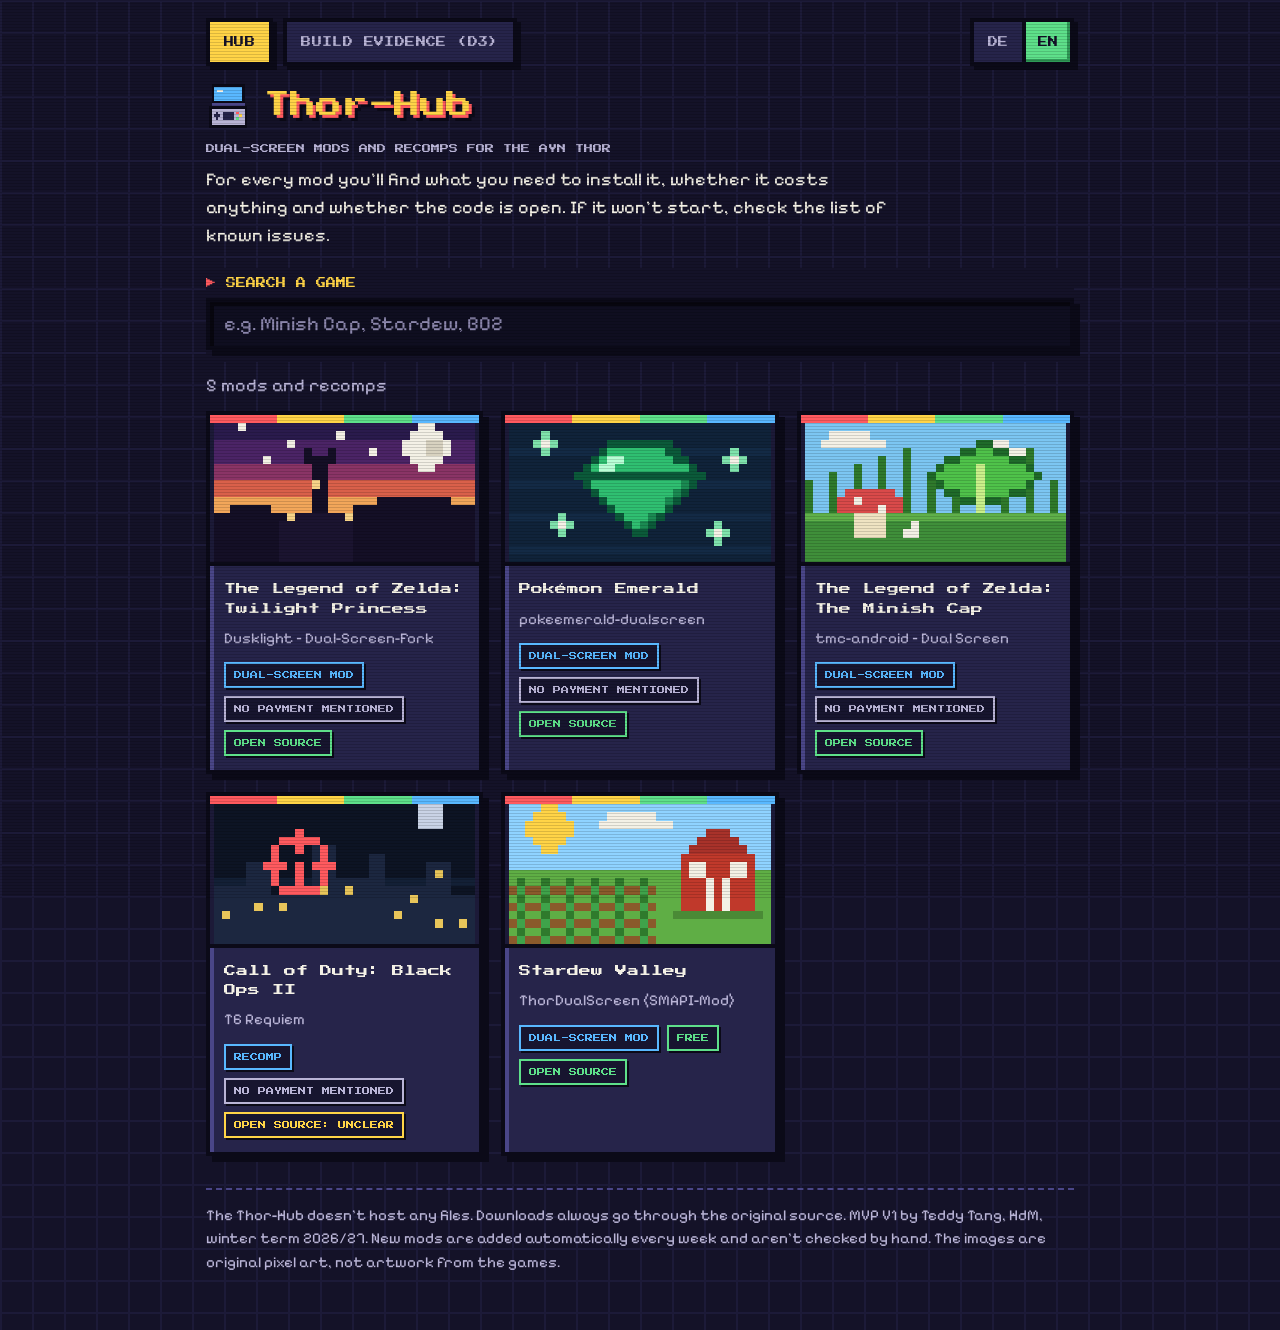
==== commit 56f6ef81: "Versionsnummer an CSS/JS, damit Browser nach Änderungen neu laden Co-Authored-By: Claude Opus 5.5 <n" ====
--- a/index.html
+++ b/index.html
@@ -10,7 +10,7 @@
 <link rel="stylesheet" href="https://fonts.googleapis.com/css2?family=Pixelify+Sans:wght@400;600&family=Press+Start+2P&display=swap">
 <link rel="icon" href="logo.svg" type="image/svg+xml">
 <meta name="theme-color" content="#141228">
-<link rel="stylesheet" href="styles.css">
+<link rel="stylesheet" href="styles.css?v=202611260922">
 </head>
 <body>
 <a class="skip" href="#main" data-i18n="skip">Zum Inhalt springen</a>
@@ -27,7 +27,7 @@
   </main>
   <footer data-i18n="footer">Der Thor-Hub stellt keine Dateien bereit. Downloads laufen immer über die Originalquelle.</footer>
 </div>
-<script src="search.js"></script>
-<script src="app.js"></script>
+<script src="search.js?v=202611260922"></script>
+<script src="app.js?v=202611260922"></script>
 </body>
 </html>
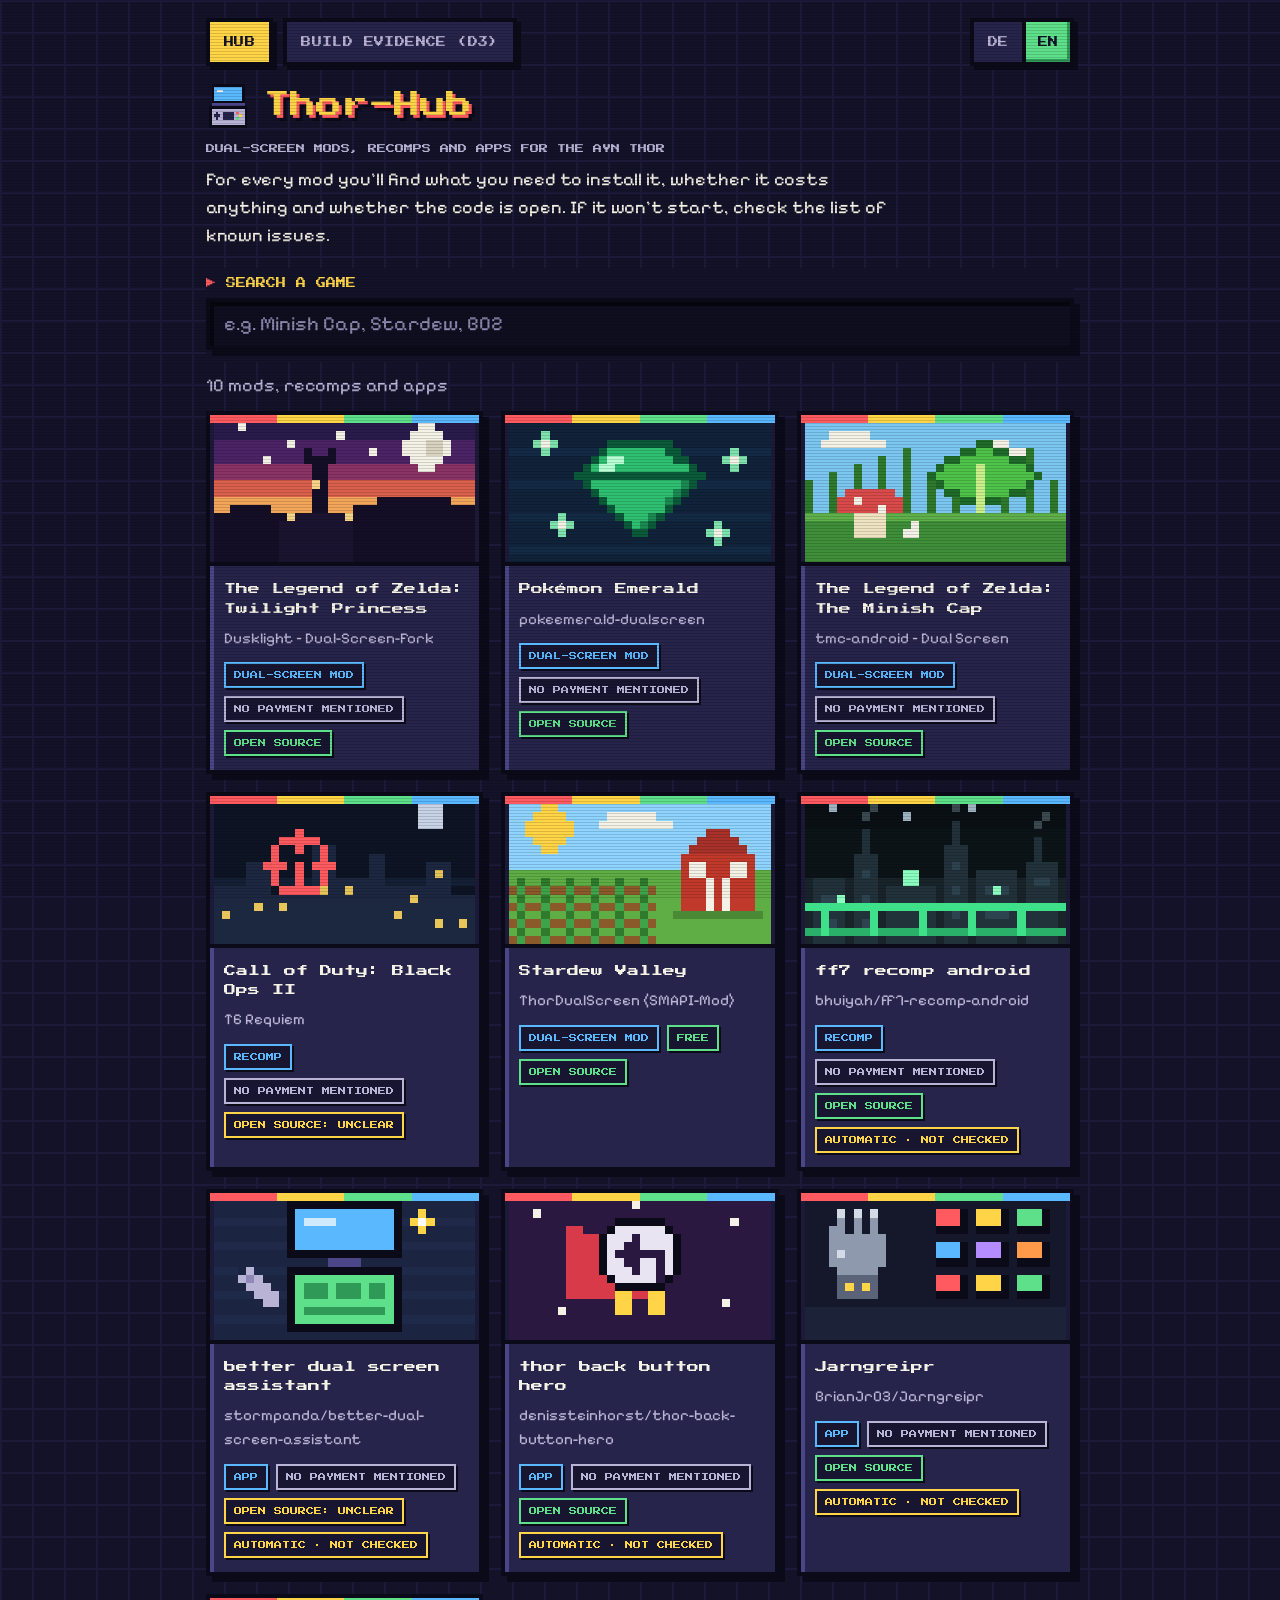
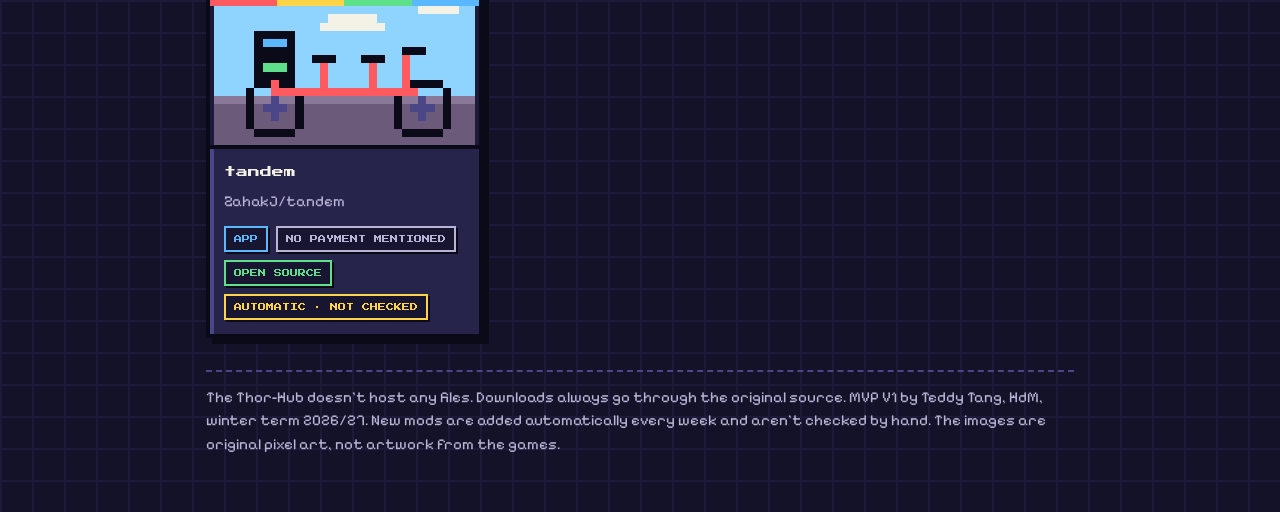
==== commit 3b1a031b: "Typ App und eigene Pixel-Art für die automatisch gefundenen Einträge Skript erkennt Apps, behält eig" ====
--- a/index.html
+++ b/index.html
@@ -10,7 +10,7 @@
 <link rel="stylesheet" href="https://fonts.googleapis.com/css2?family=Pixelify+Sans:wght@400;600&family=Press+Start+2P&display=swap">
 <link rel="icon" href="logo.svg" type="image/svg+xml">
 <meta name="theme-color" content="#141228">
-<link rel="stylesheet" href="styles.css?v=202611260922">
+<link rel="stylesheet" href="styles.css?v=202611260929">
 </head>
 <body>
 <a class="skip" href="#main" data-i18n="skip">Zum Inhalt springen</a>
@@ -27,7 +27,7 @@
   </main>
   <footer data-i18n="footer">Der Thor-Hub stellt keine Dateien bereit. Downloads laufen immer über die Originalquelle.</footer>
 </div>
-<script src="search.js?v=202611260922"></script>
-<script src="app.js?v=202611260922"></script>
+<script src="search.js?v=202611260929"></script>
+<script src="app.js?v=202611260929"></script>
 </body>
 </html>
